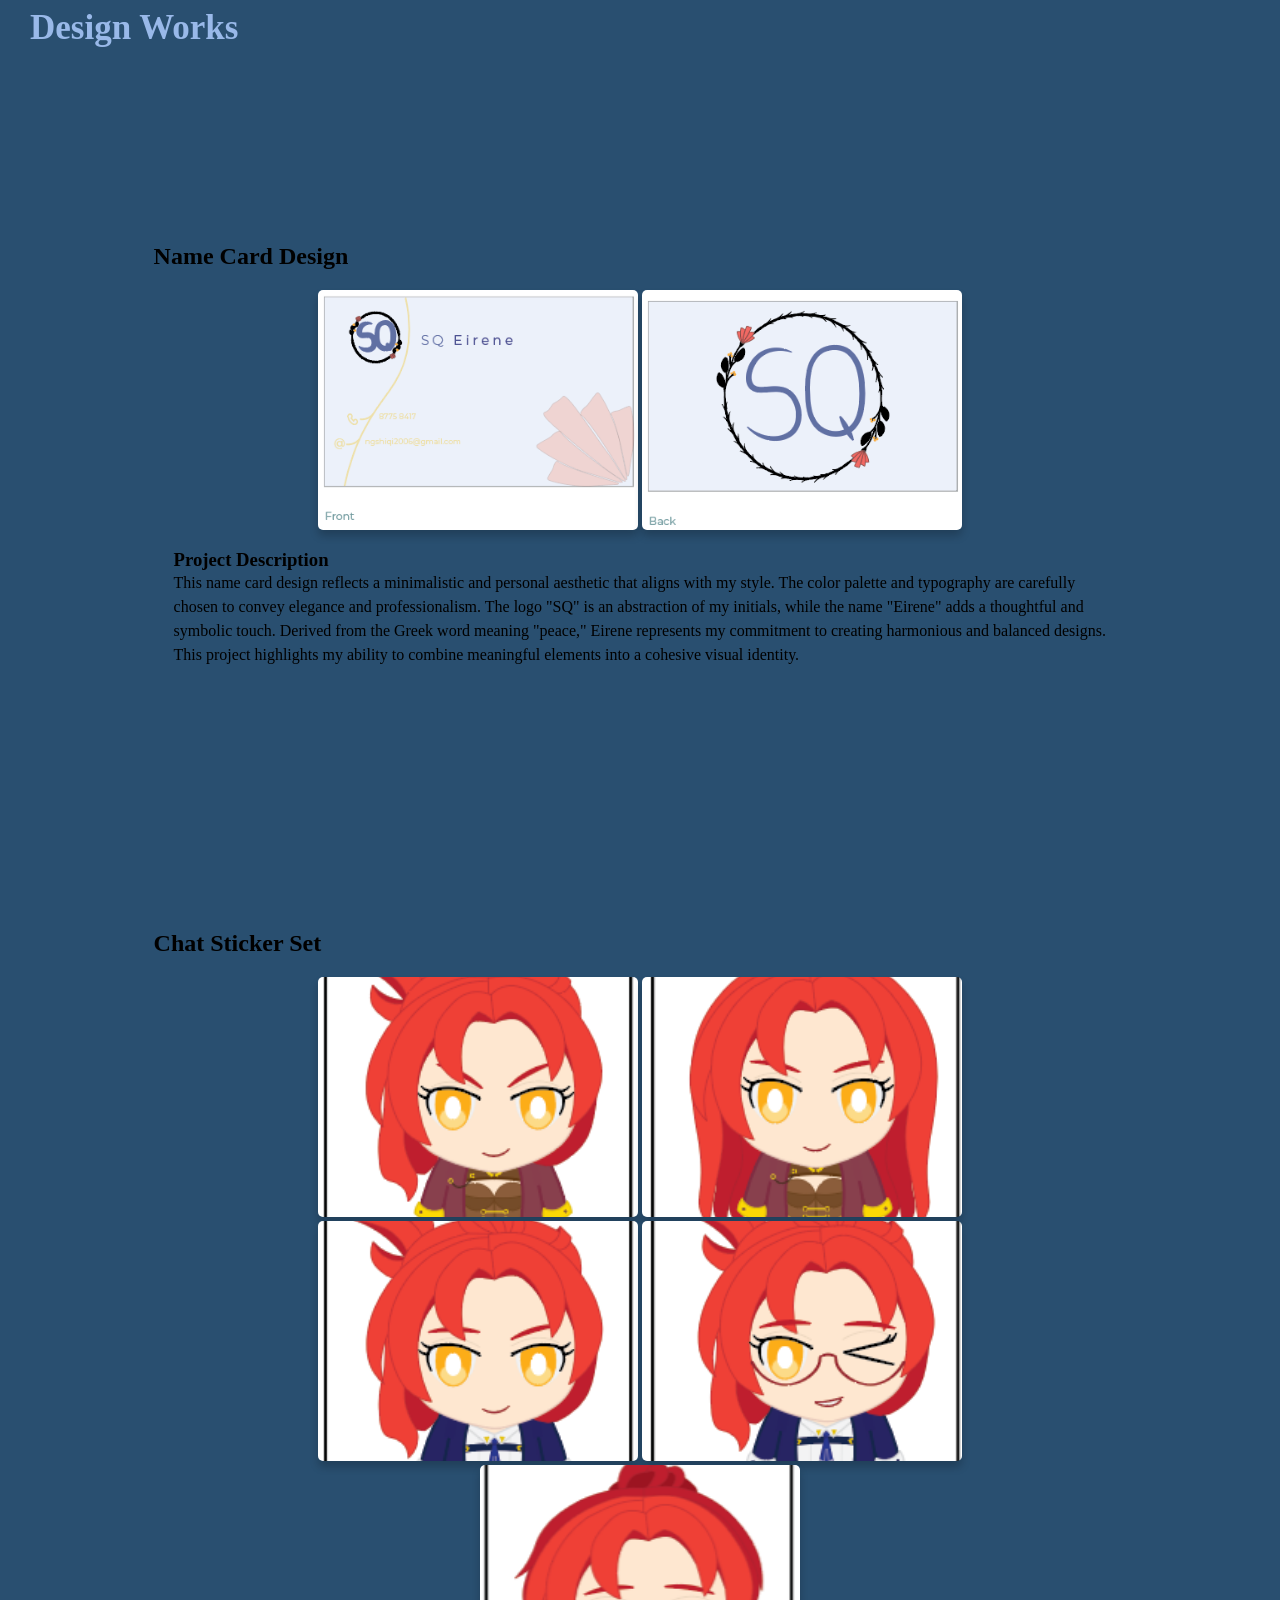
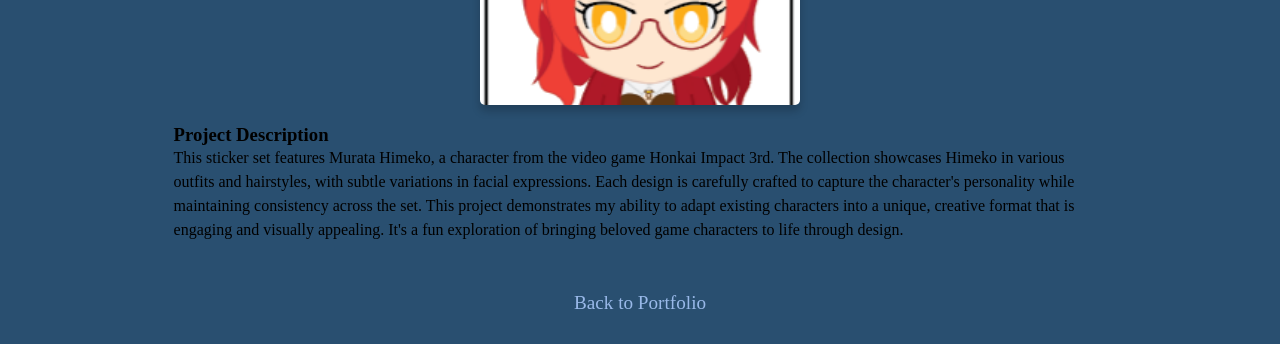
==== design.html @ 902ab359 "first commit" ====
<!DOCTYPE html>
<html lang="en">
<head>
    <meta charset="UTF-8">
    <meta name="viewport" content="width=device-width, initial-scale=1.0">
    <title>Design Portfolio</title>
    <link rel="stylesheet" href="styles.css"> <!-- Link to your CSS file -->
</head>
<body class="design-page">
    <header>
        <h1>Design Works</h1>
    </header>
    
    <section id="namecard-project" class="portfolio">
        <h2>Name Card Design</h2>
        <div class="card-container">
            <div class="project">
                <div class="img-container">
                    <img src="imgnvid/portfolio/namecard1.png" alt="Name Card Design" />
                    <img src="imgnvid/portfolio/namecard2.png" alt="Name Card Design" />
                </div>
                <h3><b>Project Description</b></h3>
                <p>
                    This name card design reflects a minimalistic and personal aesthetic that aligns with my style. 
                    The color palette and typography are carefully chosen to convey elegance and professionalism. 
                    The logo "SQ" is an abstraction of my initials, while the name "Eirene" adds a thoughtful and symbolic touch. 
                    Derived from the Greek word meaning "peace," Eirene represents my commitment to creating harmonious and balanced designs. 
                    This project highlights my ability to combine meaningful elements into a cohesive visual identity.
                </p>
            </div>
        </div>
    </section>

    <section id="sticker-project" class="portfolio">
        <h2>Chat Sticker Set</h2>
        <div class="card-container">
            <div class="project">
                <div class="img-container">
                    <img src="imgnvid/portfolio/sticker1.png" alt="Sticker Set Design" />
                    <img src="imgnvid/portfolio/sticker2.png" alt="Sticker Set Design" />
                    <img src="imgnvid/portfolio/sticker3.png" alt="Sticker Set Design" />
                    <img src="imgnvid/portfolio/sticker4.png" alt="Sticker Set Design" />
                    <img src="imgnvid/portfolio/sticker5.png" alt="Sticker Set Design" />
                </div>
                <h3><b>Project Description</b></h3>
                <p>
                    This sticker set features Murata Himeko, a character from the video game Honkai Impact 3rd. 
                    The collection showcases Himeko in various outfits and hairstyles, with subtle variations in facial expressions. 
                    Each design is carefully crafted to capture the character's personality while maintaining consistency across the set. 
                    This project demonstrates my ability to adapt existing characters into a unique, creative format that is engaging and visually appealing. 
                    It's a fun exploration of bringing beloved game characters to life through design.
                </p>
            </div>
        </div>
    </section>

    <!-- Back to Portfolio Link -->
    <a href="index.html" class="back-link">Back to Portfolio</a>
</body>
</html>
---- styles.css ----
/* Reset all default margins and set box-sizing */
*,
*::before,
*::after {
    box-sizing: border-box;
    margin: 0; /* Removes default spacing between elements */
    padding: 0;
}

/* Navigation */
header {
    display: flex;
    align-items: center;
    justify-content: space-between; /* Pushes logo to the left and nav to the right */
    background-color: #485a5c00;
    padding: 10px;
    height: 55px;
    width: 100%;
    position: fixed;
    top: 0;
    z-index: 1000;
}

/* Logo styling */
.logo-container {
    margin-left: 15px; /* Adds space between the logo and the left edge */
    margin-top: 20px; /* Adds space between the logo and the top edge */
}

.nav-logo {
    width: 70px;
    height: auto;
}

/* Navigation styling */
nav ul {
    list-style: none;
    padding: 0;
    display: flex;
    justify-content: center;
    align-items: center;
    gap: 15px;
}

nav ul li a {
    color: #79abec; /* Dark blue color */
    text-decoration: none;
    font-size: 22px; /* Increase font size as needed */
}

nav ul li a:hover {
    text-shadow: 
        0 0 5px rgba(124, 163, 193, 0.762), /* Light glow */
        0 0 10px rgba(70, 130, 180, 0.6); /* Stronger glow */
}

/* Apply unified section styling */
section {
    background-color: #294f70; /* Replace with your desired background color */
    width: 100%;
    min-height: 100vh;
    display: flex;
    align-items: center;
    justify-content: center;
    padding: 20px; /* Add padding within sections as needed */
}

/* Remove any unintended margin for direct child elements */
section > * {
    margin: 0; /* Ensures no spacing between child elements */
}

/* Home */
.home {
    width: 100%;
    min-height: 100vh;
    display: flex;
    align-items: center;
    gap: 7em;
    padding: 30px 12% 0;
    z-index: 1;
}

.home-content {
    max-width: 800px;
}

.home-content h1 {
    font-size: 25px;
    color: 	#99b9e9;
}

.home-content h2 {
    font-size: 42px;
    color: 	#99b9e9;
}

.home-content h2 span{
    color:#df877f
}

.home-content p {
    font-size: 18px;
    color: #8a7fef;
}

.get-started-button {
    display: inline-block;
    padding: 10px 20px;
    background-color: #9a95dc30; /* Change to your desired color */
    color: white;
    text-align: center;
    text-decoration: none;
    border-radius: 5px;
    transition: background-color 0.3s;
}

.get-started-button:hover {
    background-color: #9a95dc60; /* Change to a darker shade for hover effect */
    box-shadow: 0 0 10px rgba(112, 169, 210, 0.5), /* Soft glow */
                0 0 20px rgba(112, 169, 210, 0.2); /* Extended glow */
}

.img-box1 img {
    border-radius: 50%;
    width: 350px;
}

/* About */
.about {
    width: 100%;
    min-height: 100vh;
    display: flex;
    align-items: center;
    gap: 7em;
    padding: 30px 12% 0;
}

.about-content {
    max-width: 800px;
    z-index: 1;
}

.about-content h1 {
    font-size: 30px;
    color: 	#df877f;
}

.about-content p {
    font-size: 20px;
    color: #99b9e9;
}

.about-content p span{
    color:#8a7fef
}

.img-box2 {
    display: flex; /* Flexbox to arrange images */
    flex-direction: column; /* Stack images vertically */
    gap: 20px; /* Space between images */
    justify-content: center; /* Center the images horizontally */
    align-items: center; /* Align images horizontally */
}

.img-box2 img {
    width: 100%; /* Use 100% to fit within the container */
    height: auto;
    max-width: 1500px; /* Increased max width for a larger display */
    border-radius: 8px; /* Optional: add rounded corners */
}

.video-container {
    margin-top: 20px; /* Space above the video */
    display: flex; /* Allows centering within the container */
    justify-content: center; /* Center the video horizontally */
    width: 100%; /* Ensure full width for proper alignment */
}

video {
    border-radius: 8px; /* Optional: add rounded corners to the video */
    width: 100%; /* Make video responsive */
    max-width: 1500px; /* Increased max width to match the image */
    height: auto; /* Maintain aspect ratio */
}

/* Portfolio */
.portfolio {
    width: 100%;
    min-height: 100vh;
    display: flex;
    flex-direction: column;
    align-items: flex-start;
    padding: 30px 12% 0;
}

/* Position h1 at the top left */
.portfolio h1 {
    color: #df877f;
    font-size: 2.5rem;
    margin-bottom: 2rem; /* Adds spacing below the heading */
}

/* Center the card container */
.card-container {
    width: 100%;
    display: flex;
    justify-content: center; /* Centers the card container */
}

/* Flex container for cards */
.card-container {
    display: flex;
    gap: 5rem; /* Space between the cards */
}

/* Card styling */
.category-card {
    width: 350px; /* Increase the width to make the card larger */
    text-align: center;
    text-decoration: none;
    color: #382d9a;
    border-radius: 10px;
    overflow: hidden;
    box-shadow: 0 6px 12px rgba(10, 35, 75, 0.8); /* Increase shadow for emphasis */
    transition: transform 0.3s, box-shadow 0.3s;
}

.category-card img {
    width: 100%; /* Ensures the image scales with the card */
    height: auto;
    border-bottom: 3px solid #99b9e9; /* Increase the border size for balance */
}

.category-card .card-content {
    padding: 10px; /* Increase padding for more spacing inside the card */
    background-color: #dfecff;
}

.category-card h3 {
    margin: 15px 0 10px; /* Adjust margins for spacing */
    font-size: 1.8rem; /* Increase font size */
}

.category-card p {
    font-size: 1.2rem; /* Slightly larger description text */
    color: #99b9e9;
}

.category-card:hover {
    transform: scale(1.08); /* Slightly larger scale on hover for impact */
    box-shadow: 0 0 8px rgba(124, 163, 193, 0.8), /* More pronounced glow */
                0 0 15px rgba(70, 130, 180, 0.8);
}

/* Optional: Back link styling */
.back-link {
    display: block;
    margin: 20px auto;
    text-align: center;
    color: #333;
    text-decoration: none;
    font-size: 1.2rem;
}

/* Contact */
.contact {
    width: 100%;
    min-height: 100vh;
    display: flex;
    justify-content: space-between; /* Places the content and image at opposite ends */
    padding: 30px 12% 0;
}

/* Contact Content Styling */
.contact-content {
    max-width: 800px;
    flex-direction: column; /* Stack content vertically */
    align-items: flex-start; /* Align content to the left */
    z-index: 1;
}

.contact-content h1 {
    font-size: 30px;
    color: #df877f;
}

.contact-content p {
    font-size: 20px;
    color: #99b9e9;
}

/* Contact Info Styling */
.contact-content {
    width: 100%; /* Ensures the container takes full width */
    max-width: 800px; /* Optional: restricts the width of the contact info */
    display: flex;
    justify-content: flex-start; /* Align icons to the left */
    gap: 20px; /* Adds space between the icons */
    flex-wrap: wrap; /* Ensures that icons wrap into the next line if necessary */
    margin-top: 20px; /* Space between the paragraph and contact icons */
}

.contact-content ul {
    list-style: none;
    padding: 0;
    margin: 0; /* Removes the default margin */
    display: flex;
}

.contact-content li {
    font-size: 18px;
    color: #333;
    display: flex;
    align-items: center;
    margin-right: 20px; /* Adds space between list items */
}

.contact-content i {
    margin-right: 10px;
    color: #251c71;
    font-size: 2em;
}
.contact-content li:hover {
    text-shadow: 
        0 0 5px rgba(124, 163, 193, 0.762), /* Light glow */
        0 0 10px rgba(70, 130, 180, 0.6); /* Stronger glow */
}

/* Quote Section */
.quote-section {
    display: flex; /* Flexbox to arrange images */
    justify-content: center; /* Center the images horizontally */
    align-items: center; /* Align images horizontally */
    width: 40%; /* Restrict the image section to 40% of the container width */
}

.quote-section img {
    width: 100%; /* Makes the image responsive */
    max-width: 600px; /* Set the max width to control the size */
    height: auto;
    border-radius: 8px; /* Optional: add rounded corners */
}

/* Styles for the Immersive Technology page only */
/* Ensure the body adjusts for the fixed header */
body.immtech-page {
    margin: 0; /* Reset default browser margin */
    padding: 0; /* Reset default browser padding */
}

/* Header without fixed positioning */
.immtech-page header {
    background-color: #294f70;
    color: #99b9e9;
    position: relative; /* Default positioning so it scrolls with the page */
    width: 100%;
    padding: 20px 0;
    text-align: center;
    box-shadow: none; /* Optional: Remove shadow */
}


.immtech-page header h1 {
    font-size: 35px; /* Set the size of the title text */
    font-weight: bold; /* Optional: Make it bold */
    text-align: left; /* Align text to the left */
    padding-left: 20px; /* Add padding from the left */
    color: #99b9e9; /* Optional: Adjust the color */
}


/* Add space for the fixed header */
.immtech-page section:first-of-type {
    padding-top: 50px; /* Matches the header height plus additional spacing */
}

/* Section styles */
.immtech-page section {
    background-color: #294f70;
    padding: 20px;
}

/* Heading reset */
.immtech-page section h2 {
    margin-top: 0; /* Remove top margin */
    padding-top: 10px; /* Add custom padding if needed */
}

/* Flexbox for cards */
.immtech-page .card-container {
    display: flex;
    gap: 15px;
    justify-content: center;
    align-items: center;
}

/* Individual project card styles for all except .small-project */
.immtech-page .room1, 
.immtech-page .room2, 
.immtech-page .room3-end {
    width: 100%;
    max-width: 800px;
    margin: 10px;
    text-align: center;
    border-radius: 8px;
    box-shadow: 0 4px 8px rgba(10, 35, 75, 0.8);
    transition: transform 0.3s ease, box-shadow 0.3s ease; /* Smooth animation */
}

/* Specific styles for .small-project */
.immtech-page .small-project {
    width: 80%; /* Adjusted size */
    max-width: 600px; /* Smaller max-width */
    margin: 10px auto; /* Center align with auto margins */
    text-align: center;
    border-radius: 8px;
    box-shadow: 0 4px 8px rgba(10, 35, 75, 0.8);
    transition: transform 0.3s ease, box-shadow 0.3s ease; /* Smooth animation */
}

/* Hover effect for all project cards */
.immtech-page .small-project:hover, 
.immtech-page .room1:hover, 
.immtech-page .room2:hover, 
.immtech-page .room3-end:hover {
    transform: scale(1.05); /* Slightly enlarge on hover */
    box-shadow: 0 0 5px rgba(124, 163, 193, 0.8), /* Light glow */
                0 0 10px rgba(70, 130, 180, 0.8); /* Stronger glow */;
}

/* Bold h3 headings */
.immtech-page h3 {
    font-weight: bold;
}

/* Back link styles */
.immtech-page .back-link {
    color: #99b9e9;
    text-decoration: none;
    margin-top: 20px;
    text-align: center;
    display: block;
}

.immtech-page .back-link:hover {
    color: #df877f;
}

/* Styling for the coding-page body */
.coding-page h1{
    font-size: 35px; /* Set the size of the title text */
    font-weight: bold; /* Optional: Make it bold */
    text-align: left; /* Align text to the left */
    padding-left: 20px; /* Add padding from the left */
    color: #99b9e9; /* Optional: Adjust the color */
}

body.coding-page {
    margin: 0;
    padding: 0;
    background-color: #294f70; /* Match the blue background */
    color: #000000; 
}

/* Container for images in the project */
.coding-page .img-container {
    display: grid;
    grid-template-columns: repeat(2, 1fr); /* Two columns */
    gap: 20px; /* Space between images */
    justify-content: center; /* Center the grid within the container */
    align-items: center;
    padding: 20px; /* Add some spacing around the grid */
}

/* Image styles */
.coding-page .img-container img,
.coding-page .img-container video {
    width: 450px; /* Set a fixed width for both video and image */
    height: 250px; /* Set a fixed height */
    border-radius: 5px; /* Add rounded corners */
    box-shadow: 0 6px 8px rgba(0, 0, 0, 0.2); /* Add shadow */
    transition: transform 0.3s ease, box-shadow 0.3s ease; /* Smooth hover effects */
    object-fit: cover; /* Ensure content fits dimensions */
}

/* Optional: Hover effect */
.coding-page .img-container img:hover,
.coding-page .img-container video:hover {
    transform: scale(1.05); /* Enlarge slightly on hover */
    box-shadow: 0 0 10px rgba(124, 163, 193, 0.8), /* Light glow */
                0 0 15px rgba(70, 130, 180, 0.8); /* Stronger glow */;
}

/* Optional: Set the container size explicitly */
.coding-page .img-container {
    display: inline-block; /* Ensures inline-block layout for video and image */
    text-align: center;
}

/* Back link styles for the coding-page */
.coding-page .back-link {
    color: #99b9e9;
    text-decoration: none;
    margin-top: 20px;
    text-align: center;
    display: block;
    font-size: 1.2rem; /* Slightly larger font size for readability */
    padding: 10px; /* Add padding for better clickability */
    background-color: transparent; /* Ensure no background */
    transition: color 0.3s ease; /* Smooth hover transition */
}

/* Hover effect for back-link */
.coding-page .back-link:hover {
    color: #df877f;
}

/* Styling for the design-page body */
body.design-page {
    margin: 0;
    padding: 0;
    background-color: #294f70; /* Match the blue background from coding-page */
    color: #000000;
}

/* Title styling for the design page */
.design-page h1 {
    font-size: 35px;
    font-weight: bold;
    text-align: left;
    padding-left: 20px;
    color: #99b9e9; /* Match the title color from coding-page */
}

/* Styling for each project card container */
.design-page .card-container {
    display: grid;
    grid-template-columns: repeat(auto-fit, minmax(300px, 1fr)); /* Responsive grid */
    gap: 20px;
    padding: 20px;
    justify-items: center; /* Center each card */
}

/* Image container for project cards */
.design-page .img-container {
    text-align: center;
    margin-bottom: 15px;
}

/* Image styles */
.design-page .img-container img {
    width: 450px; /* Match the size from coding-page */
    height: 250px;
    border-radius: 5px; /* Add rounded corners */
    box-shadow: 0 6px 8px rgba(0, 0, 0, 0.2); /* Add shadow */
    transition: transform 0.3s ease, box-shadow 0.3s ease; /* Smooth hover effects */
    object-fit: cover; /* Ensure content fits dimensions */
}

/* Hover effect for images */
.design-page .img-container img:hover {
    transform: scale(1.05); /* Slight zoom on hover */
    box-shadow: 0 0 10px rgba(124, 163, 193, 0.8), /* Light glow */
                0 0 15px rgba(70, 130, 180, 0.8); /* Stronger glow */
}

/* Styling for the design-page body */
body.design-page {
    margin: 0;
    padding: 0;
    background-color: #294f70; /* Match the blue background from coding-page */
    color: #000000;
}

/* Title styling for the design page */
.design-page h1 {
    font-size: 35px;
    font-weight: bold;
    text-align: left;
    padding-left: 20px;
    color: #99b9e9; /* Match the title color from coding-page */
}

/* Styling for each project card container */
.design-page .card-container {
    display: grid;
    grid-template-columns: repeat(auto-fit, minmax(250px, 1fr)); /* Smaller cards with responsiveness */
    gap: 20px;
    padding: 20px;
    justify-items: center; /* Center each card */
}

/* Image container for project cards */
.design-page .img-container {
    text-align: center;
    margin-bottom: 15px;
}

/* Image styles with smaller 4:3 aspect ratio */
.design-page .img-container img {
    width: 320px; /* Smaller width */
    height: 240px; /* Smaller height to maintain 4:3 aspect ratio */
    border-radius: 5px; /* Add rounded corners */
    box-shadow: 0 6px 8px rgba(0, 0, 0, 0.2); /* Add shadow */
    transition: transform 0.3s ease, box-shadow 0.3s ease; /* Smooth hover effects */
    object-fit: cover; /* Ensure content fits dimensions */
}

/* Hover effect for images */
.design-page .img-container img:hover {
    transform: scale(1.05); /* Slight zoom on hover */
    box-shadow: 0 0 10px rgba(124, 163, 193, 0.8), /* Light glow */
                0 0 15px rgba(70, 130, 180, 0.8); /* Stronger glow */
}

/* Project description styles */
.design-page .project h2 {
    font-size: 1.5rem;
    color: #99b9e9; /* Match the header and title color */
    margin-bottom: 10px;
}

.design-page .project p {
    font-size: 1rem;
    line-height: 1.5;
    color: #000000; /* Match the body text color */
}

/* Back link styles for the design page */
.design-page .back-link {
    color: #99b9e9; /* Match the link color from coding-page */
    text-decoration: none;
    margin-top: 20px;
    text-align: center;
    display: block;
    font-size: 1.2rem; /* Slightly larger font size for readability */
    padding: 10px; /* Add padding for better clickability */
    background-color: transparent; /* Ensure no background */
    transition: color 0.3s ease; /* Smooth hover transition */
}

/* Hover effect for back-link */
.design-page .back-link:hover {
    color: #df877f; /* Match the hover color from coding-page */
}

/* Particle effect */
.particles {
    position: fixed;
    top: 0;
    left: 0;
    width: 100%;
    height: 100%;
    pointer-events: none; /* Keeps particles unclickable */
    overflow: hidden; /* Hide overflowed particles */
    z-index: 0; /* Ensure it stays in the background */
}

.particle {
    position: absolute;
    width: 10px;
    height: 10px;
    background-color: rgba(255, 255, 255, 1); /* Change color if needed */
    border-radius: 50%;
    opacity: 0.8;
    animation: float 4s infinite ease-in-out; /* Reduced duration for higher frequency */
    z-index: 0; /* Ensures particles stay behind content */

    /* Glow effect for each particle */
    box-shadow: 0 0 10px rgba(50, 100, 200, 1), /* Soft outer glow */
                0 0 50px rgba(230, 100, 200, 1); /* Subtle extended glow */
}

/* Floating animation for particles */
@keyframes float {
    from {
        transform: translateY(0) translateX(0); /* Start from the top */
        opacity: 0.6;
    }
    to {
        transform: translateY(100vh) translateX(10vw); /* Move downwards */
        opacity: 0.2;
    }
}

/* Additional particles with varying sizes, speeds, and delays */
.particle:nth-child(1) {
    width: 5px;
    height: 5px;
    left: 20%;
    animation-duration: 3s; /* Shorter duration for higher frequency */
    animation-delay: 0s;
}

.particle:nth-child(2) {
    width: 8px;
    height: 8px;
    left: 40%;
    animation-duration: 2.5s; /* Shorter duration for higher frequency */
    animation-delay: 0.5s; /* Slight delay for staggered effect */
}

.particle:nth-child(3) {
    width: 12px;
    height: 12px;
    left: 60%;
    animation-duration: 3.5s; /* Shorter duration for higher frequency */
    animation-delay: 1s; /* Slight delay for staggered effect */
}

.particle:nth-child(4) {
    width: 6px;
    height: 6px;
    left: 80%;
    animation-duration: 2.8s; /* Shorter duration for higher frequency */
    animation-delay: 0.2s; /* Slight delay for staggered effect */
}

.particle:nth-child(5) {
    width: 7px;
    height: 7px;
    left: 90%;
    animation-duration: 3.2s; /* Shorter duration for higher frequency */
    animation-delay: 1.5s; /* Slight delay for staggered effect */
}

.particle:nth-child(6) {
    width: 10px; /* Different size */
    height: 10px;
    left: 15%;
    animation-duration: 2.7s; /* Faster */
    animation-delay: 0.3s; /* Staggered */
}

.particle:nth-child(7) {
    width: 9px; /* Different size */
    height: 9px;
    left: 25%;
    animation-duration: 3.1s; /* Moderate speed */
    animation-delay: 0.8s; /* Staggered */
}

.particle:nth-child(8) {
    width: 11px; /* Different size */
    height: 11px;
    left: 35%;
    animation-duration: 2.9s; /* Faster */
    animation-delay: 1.2s; /* Staggered */
}

.particle:nth-child(9) {
    width: 4px; /* Smaller size */
    height: 4px;
    left: 50%;
    animation-duration: 4s; /* Slower */
    animation-delay: 1.8s; /* Staggered */
}
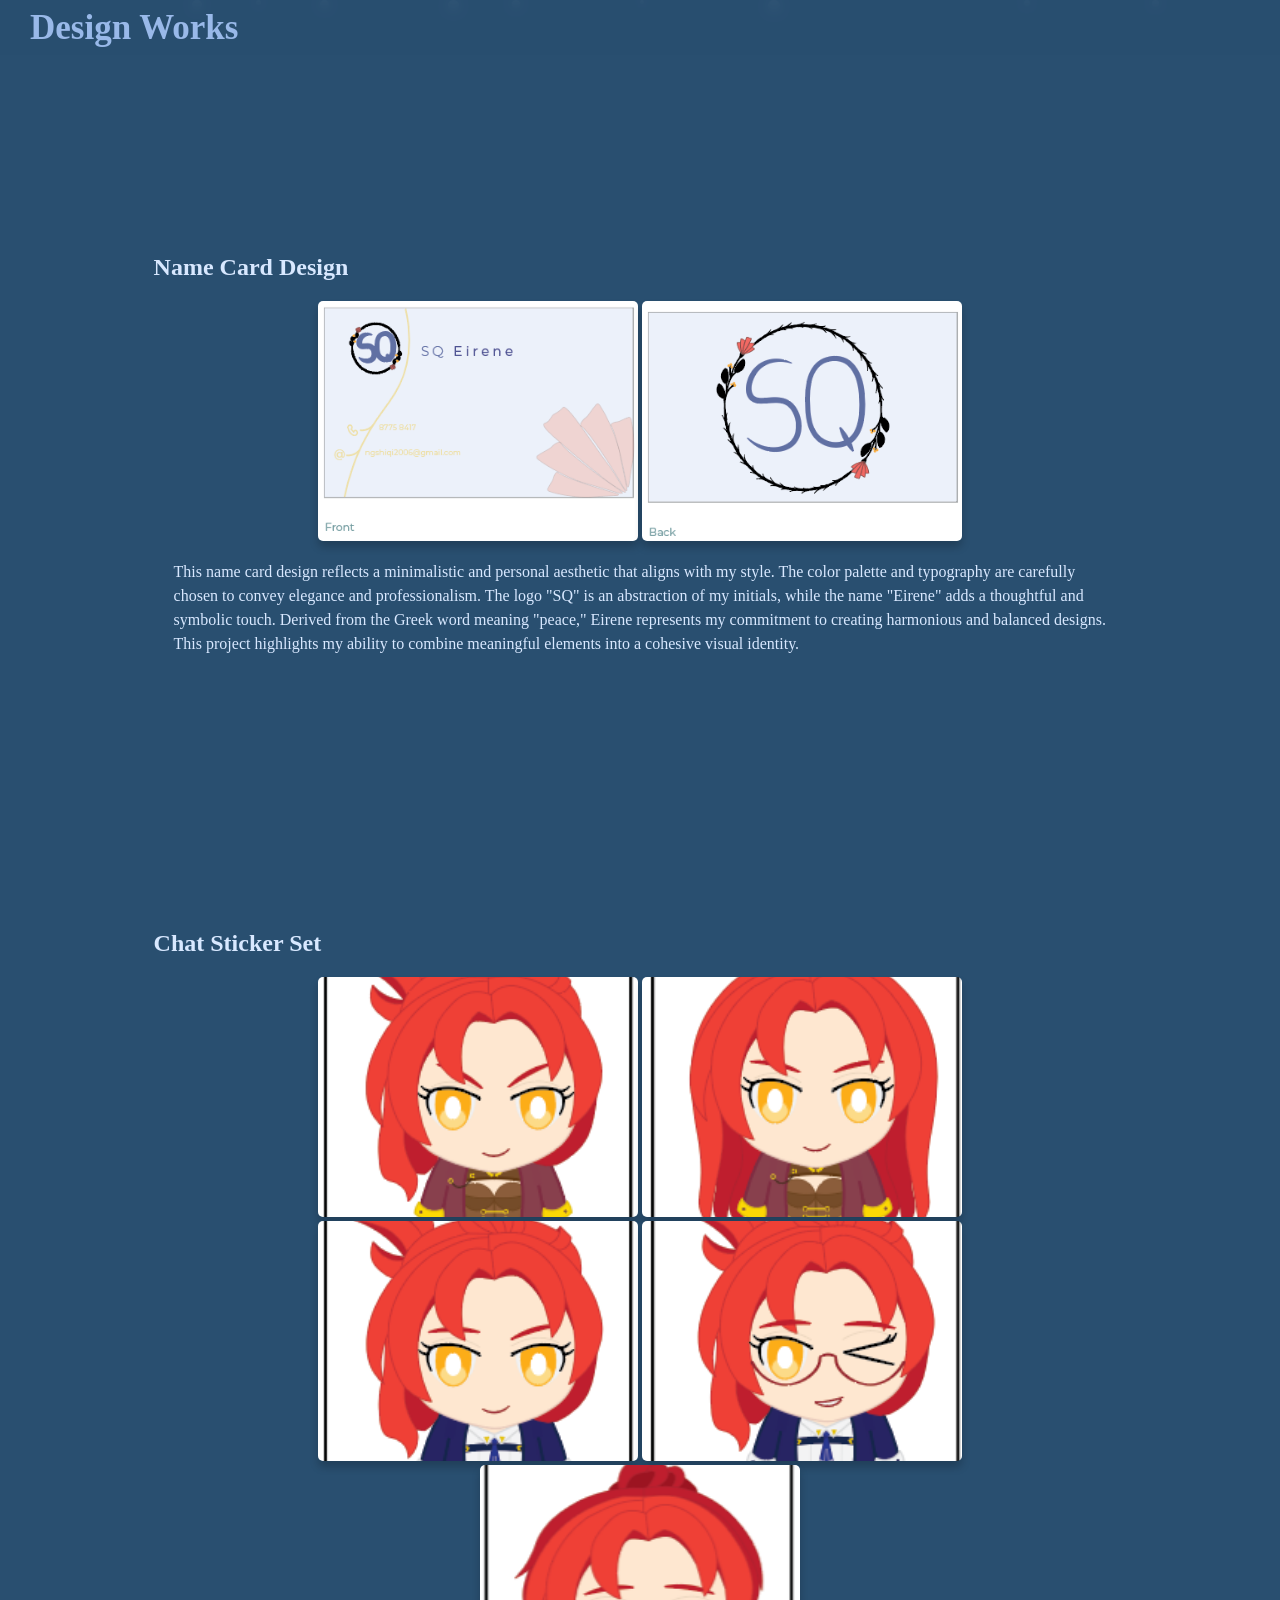
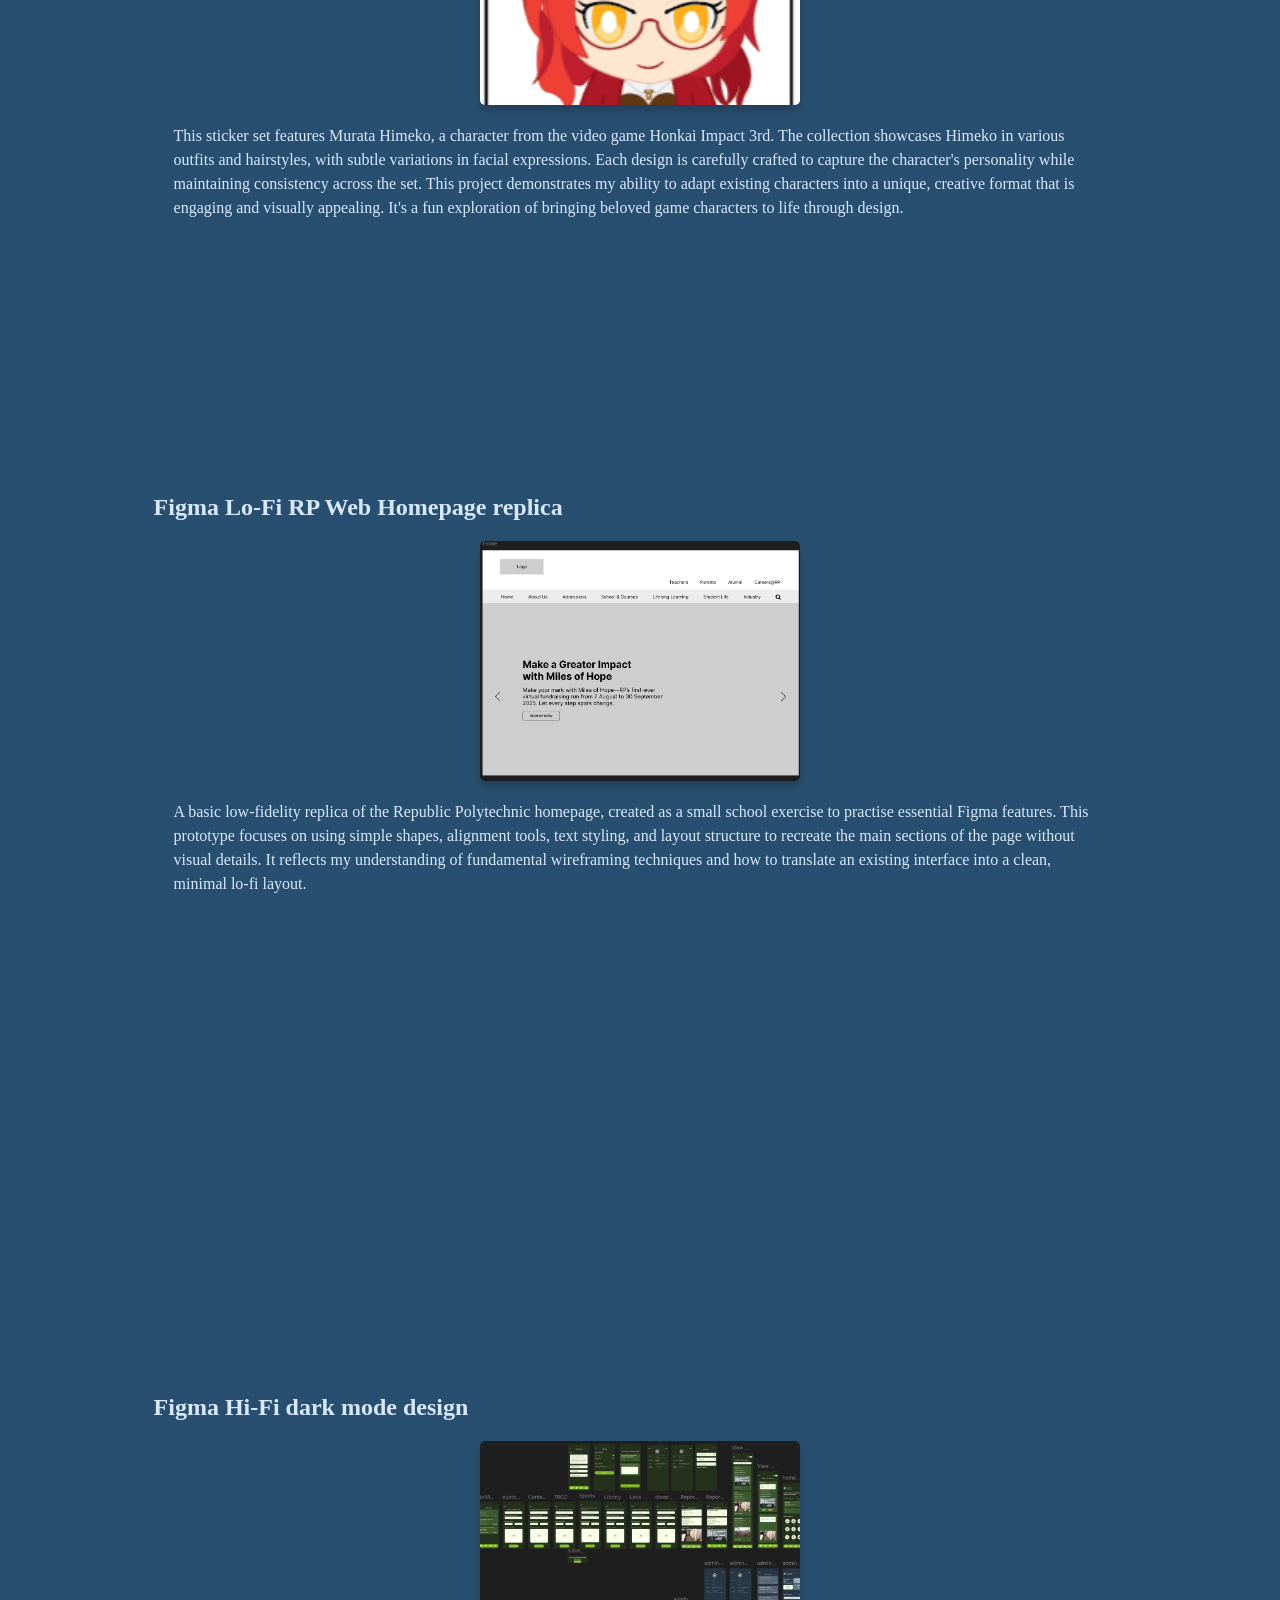
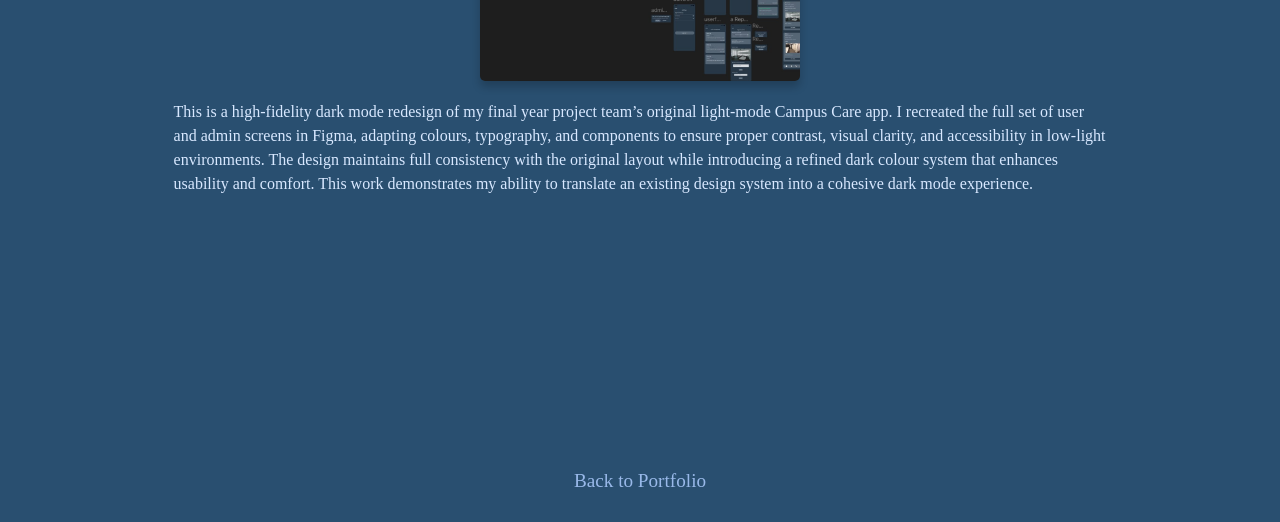
==== commit fa98cd14: "yey" ====
--- a/design.html
+++ b/design.html
@@ -7,6 +7,18 @@
     <link rel="stylesheet" href="styles.css"> <!-- Link to your CSS file -->
 </head>
 <body class="design-page">
+    <!-- Particle background container -->
+    <div class="particles">
+        <div class="particle"></div>
+        <div class="particle"></div>
+        <div class="particle"></div>
+        <div class="particle"></div>
+        <div class="particle"></div>
+        <div class="particle"></div>
+        <div class="particle"></div>
+        <div class="particle"></div>
+        <div class="particle"></div>
+    </div>
     <header>
         <h1>Design Works</h1>
     </header>
@@ -19,7 +31,6 @@
                     <img src="imgnvid/portfolio/namecard1.png" alt="Name Card Design" />
                     <img src="imgnvid/portfolio/namecard2.png" alt="Name Card Design" />
                 </div>
-                <h3><b>Project Description</b></h3>
                 <p>
                     This name card design reflects a minimalistic and personal aesthetic that aligns with my style. 
                     The color palette and typography are carefully chosen to convey elegance and professionalism. 
@@ -42,7 +53,6 @@
                     <img src="imgnvid/portfolio/sticker4.png" alt="Sticker Set Design" />
                     <img src="imgnvid/portfolio/sticker5.png" alt="Sticker Set Design" />
                 </div>
-                <h3><b>Project Description</b></h3>
                 <p>
                     This sticker set features Murata Himeko, a character from the video game Honkai Impact 3rd. 
                     The collection showcases Himeko in various outfits and hairstyles, with subtle variations in facial expressions. 
@@ -54,6 +64,40 @@
         </div>
     </section>
 
+    <section id="lofi-rp-web-homepage" class="portfolio">
+        <h2>Figma Lo-Fi RP Web Homepage replica</h2>
+        <div class="card-container">
+            <div class="project">
+                <div class="img-container">
+                    <img src="imgnvid/portfolio/lofi.png" alt="Figma Lo-Fi RP Web Homepage replica" />
+                </div>
+                <p>
+                    A basic low-fidelity replica of the Republic Polytechnic homepage, created as a small school exercise to practise essential Figma features. 
+                    This prototype focuses on using simple shapes, alignment tools, text styling, and layout structure to recreate the main sections of the page without visual details. 
+                    It reflects my understanding of fundamental wireframing techniques and how to translate an existing interface into a clean, minimal lo-fi layout.
+                </p>
+            </div>
+        </div>
+    </section>
+
+    <section id="fyp-hifi-dark-mode" class="portfolio">
+        <h2>Figma Hi-Fi dark mode design</h2>
+        <div class="card-container">
+            <div class="project">
+                <div class="img-container">
+                    <img src="imgnvid/portfolio/dark mode.jpg" alt="Figma Hi-Fi dark mode design" />
+                </div>
+                <p>
+                    This is a high-fidelity dark mode redesign of my final year project team’s original light-mode Campus Care app.
+                    I recreated the full set of user and admin screens in Figma, adapting colours, typography,
+                    and components to ensure proper contrast, visual clarity, and accessibility in low-light environments.
+                    The design maintains full consistency with the original layout while introducing a refined dark colour system that enhances usability and comfort.
+                    This work demonstrates my ability to translate an existing design system into a cohesive dark mode experience.
+                </p>
+            </div>
+        </div>
+    </section>
+
     <!-- Back to Portfolio Link -->
     <a href="index.html" class="back-link">Back to Portfolio</a>
 </body>
--- a/styles.css
+++ b/styles.css
@@ -347,6 +347,7 @@
 body.immtech-page {
     margin: 0; /* Reset default browser margin */
     padding: 0; /* Reset default browser padding */
+    color: #D8E8FF; /* Set text color for better readability */
 }
 
 /* Header without fixed positioning */
@@ -395,17 +396,29 @@
     align-items: center;
 }
 
-/* Individual project card styles for all except .small-project */
-.immtech-page .room1, 
-.immtech-page .room2, 
-.immtech-page .room3-end {
-    width: 100%;
-    max-width: 800px;
-    margin: 10px;
-    text-align: center;
+/* Container for all VR content */
+.immtech-page .card-container {
+    display: flex;
+    flex-wrap: wrap;
+    gap: 20px;
+    justify-content: center;
+}
+
+/* Videos row */
+.immtech-page .vr-videos video {
+    width: 300px;      /* All videos same width */
+    height: 200px;     /* All videos same height */
+    object-fit: cover;
     border-radius: 8px;
-    box-shadow: 0 4px 8px rgba(10, 35, 75, 0.8);
-    transition: transform 0.3s ease, box-shadow 0.3s ease; /* Smooth animation */
+}
+
+.immtech-page .vr-text h3 {
+    font-weight: bold;
+}
+
+.immtech-page .vr-text p {
+    color: #D8E8FF;
+    text-align: left;
 }
 
 /* Specific styles for .small-project */
@@ -421,9 +434,7 @@
 
 /* Hover effect for all project cards */
 .immtech-page .small-project:hover, 
-.immtech-page .room1:hover, 
-.immtech-page .room2:hover, 
-.immtech-page .room3-end:hover {
+.immtech-page .vr-videos:hover {
     transform: scale(1.05); /* Slightly enlarge on hover */
     box-shadow: 0 0 5px rgba(124, 163, 193, 0.8), /* Light glow */
                 0 0 10px rgba(70, 130, 180, 0.8); /* Stronger glow */;
@@ -460,7 +471,7 @@
     margin: 0;
     padding: 0;
     background-color: #294f70; /* Match the blue background */
-    color: #000000; 
+    color: #D8E8FF; 
 }
 
 /* Container for images in the project */
@@ -521,7 +532,7 @@
     margin: 0;
     padding: 0;
     background-color: #294f70; /* Match the blue background from coding-page */
-    color: #000000;
+    color: #D8E8FF;
 }
 
 /* Title styling for the design page */
@@ -570,7 +581,7 @@
     margin: 0;
     padding: 0;
     background-color: #294f70; /* Match the blue background from coding-page */
-    color: #000000;
+    color: #D8E8FF;
 }
 
 /* Title styling for the design page */
@@ -624,7 +635,7 @@
 .design-page .project p {
     font-size: 1rem;
     line-height: 1.5;
-    color: #000000; /* Match the body text color */
+    color: #D8E8FF; /* Match the body text color */
 }
 
 /* Back link styles for the design page */
@@ -644,6 +655,222 @@
 .design-page .back-link:hover {
     color: #df877f; /* Match the hover color from coding-page */
 }
+
+/* ======= GLOBAL QUALITY-OF-LIFE ======= */
+html { scroll-behavior: smooth; }
+
+/* Your header is fixed (55px). Push content down so it's not hidden. */
+body { padding-top: 55px; }
+
+/* Anchor jumps won’t hide under the header on supported browsers */
+section { scroll-margin-top: 70px; }
+
+/* Let nav wrap if it needs to on narrow screens */
+nav ul { flex-wrap: wrap; }
+
+/* === FIX WHITE STRIP ABOVE HEADER === */
+html, body {
+  background: #294f70; /* Match your section background so nothing "white" shows */
+}
+
+/* Make header slightly solid to avoid transparency gaps */
+header {
+  background: rgba(41, 79, 112, 0.96); /* Same as #294f70 with a touch of transparency */
+  backdrop-filter: blur(6px);          /* Optional: soft blur */
+}
+
+/* ======================================
+   TABLETS (<= 1024px)
+   ====================================== */
+@media (max-width: 1024px) {
+  /* Tighten header/nav spacing & font sizes a bit */
+  header { height: 52px; padding: 8px 10px; }
+  body   { padding-top: 52px; }
+  nav ul { gap: 12px; }
+  nav ul li a { font-size: 18px; }
+
+  /* Sections: don’t force full viewport height; avoid huge gaps */
+  section { min-height: auto; padding: 24px 6%; }
+
+  /* HOME */
+  .home {
+    gap: 3em;
+    padding: 24px 6% 0;
+  }
+  .home-content h1 { font-size: 22px; }
+  .home-content h2 { font-size: 34px; }
+  .home-content p  { font-size: 16px; }
+
+  .img-box1 img {
+    width: 280px; /* scale portrait down a touch */
+  }
+
+  /* ABOUT */
+  .about {
+    gap: 3em;
+    padding: 24px 6% 0;
+  }
+  .about-content h1 { font-size: 26px; }
+  .about-content p  { font-size: 18px; }
+
+  .img-box2 img,
+  video { max-width: 1000px; }
+
+  /* PORTFOLIO — switch to wrapping grid */
+  .portfolio { padding: 24px 6% 0; }
+  .card-container {
+    flex-wrap: wrap;
+    justify-content: center;
+    gap: 2rem;
+  }
+  .category-card { width: 320px; }
+
+  /* CONTACT — keep text left, image right but a bit tighter */
+  .contact { padding: 24px 6% 0; gap: 2rem; }
+  .contact-content p { font-size: 18px; }
+  .quote-section { width: 44%; }
+}
+
+/* ======================================
+   PHONES (<= 600px)
+   ====================================== */
+@media (max-width: 600px) {
+  /* Header/nav: compact & thumb-friendly */
+  header { height: 48px; padding: 6px 8px; padding-top: env(safe-area-inset-top); } /* notch-safe */
+  body   { padding-top: 48px; }
+  nav ul { gap: 10px; justify-content: center; }
+  nav ul li a { font-size: 16px; }
+
+  /* Sections: stack and breathe, no full-screen forcing */
+  section {
+    min-height: auto;
+    padding: 20px 5%;
+  }
+
+  /* HOME — stack image under text, center buttons */
+  .home {
+    flex-direction: column;
+    align-items: center;
+    gap: 1.25rem;
+    padding: 20px 5% 0;
+    text-align: left;        /* keep copy aligned */
+  }
+  .home-content { max-width: 680px; width: 100%; }
+  .home-content h1 { font-size: 20px; }
+  .home-content h2 { font-size: 28px; }
+  .home-content p  { font-size: 16px; }
+
+  .get-started-button {
+    padding: 10px 16px;
+    font-size: 0.95rem;
+  }
+
+  .img-box1 img {
+    width: min(68vw, 300px);      /* keeps portrait nicely sized */
+    aspect-ratio: 3 / 4;
+    object-fit: cover;
+  }
+
+  /* ABOUT — stack media below text */
+  .about {
+    flex-direction: column;
+    align-items: center;
+    gap: 1rem;
+    padding: 20px 5% 0;
+  }
+  .about-content { max-width: 680px; width: 100%; }
+  .about-content h1 { font-size: 24px; }
+  .about-content p  { font-size: 16px; }
+
+  .img-box2 { width: 100%; }
+  .img-box2 img {
+    width: 100%;
+    max-width: 640px;
+  }
+  .video-container { width: 100%; }
+  video {
+    width: 100%;
+    max-width: 640px;
+    height: auto;
+  }
+
+  /* PORTFOLIO — single-column cards on phones */
+  .portfolio { align-items: center; }
+  .portfolio h1 {
+    font-size: 2rem;
+    margin-bottom: 1rem;
+    align-self: flex-start;
+  }
+  .card-container {
+    width: 100%;
+    justify-content: center;
+    gap: 1.25rem;
+    flex-wrap: wrap;
+  }
+  .category-card {
+    width: min(92vw, 360px);
+  }
+  .category-card h3 { font-size: 1.25rem; }
+  .category-card p  { font-size: 1rem; }
+
+  /* CONTACT — stack text then image, keep left aligned info */
+  .contact {
+    flex-direction: column;
+    align-items: flex-start;
+    gap: 1rem;
+    padding: 20px 5% 0;
+  }
+  .contact-content { max-width: 680px; width: 100%; }
+  .contact-content h1 { font-size: 24px; }
+  .contact-content p  { font-size: 16px; }
+
+  .contact-content ul {
+    gap: 12px;
+    flex-wrap: wrap;
+  }
+  .contact-content li {
+    margin-right: 14px;
+    font-size: 16px;
+  }
+  .contact-content i { font-size: 1.4em; }
+
+  .quote-section {
+    width: 100%;
+    order: 2;
+  }
+  .quote-section img {
+    max-width: 520px;
+    margin-inline: auto;
+  }
+
+  /* Immersive Tech / Coding / Design pages: single-column grids */
+  .immtech-page .card-container,
+  .coding-page .img-container,
+  .design-page .card-container {
+    display: grid !important;
+    grid-template-columns: 1fr !important;
+    gap: 16px !important;
+    justify-items: center !important;
+  }
+
+  .coding-page .img-container img,
+  .coding-page .img-container video {
+    width: 100%;
+    max-width: 520px;
+    height: auto;       /* let height follow width */
+    aspect-ratio: 16 / 9;
+    object-fit: cover;
+  }
+
+  .design-page .img-container img {
+    width: 100%;
+    max-width: 520px;
+    height: auto;
+    aspect-ratio: 4 / 3;
+    object-fit: cover;
+  }
+}
+
 
 /* Particle effect */
 .particles {
